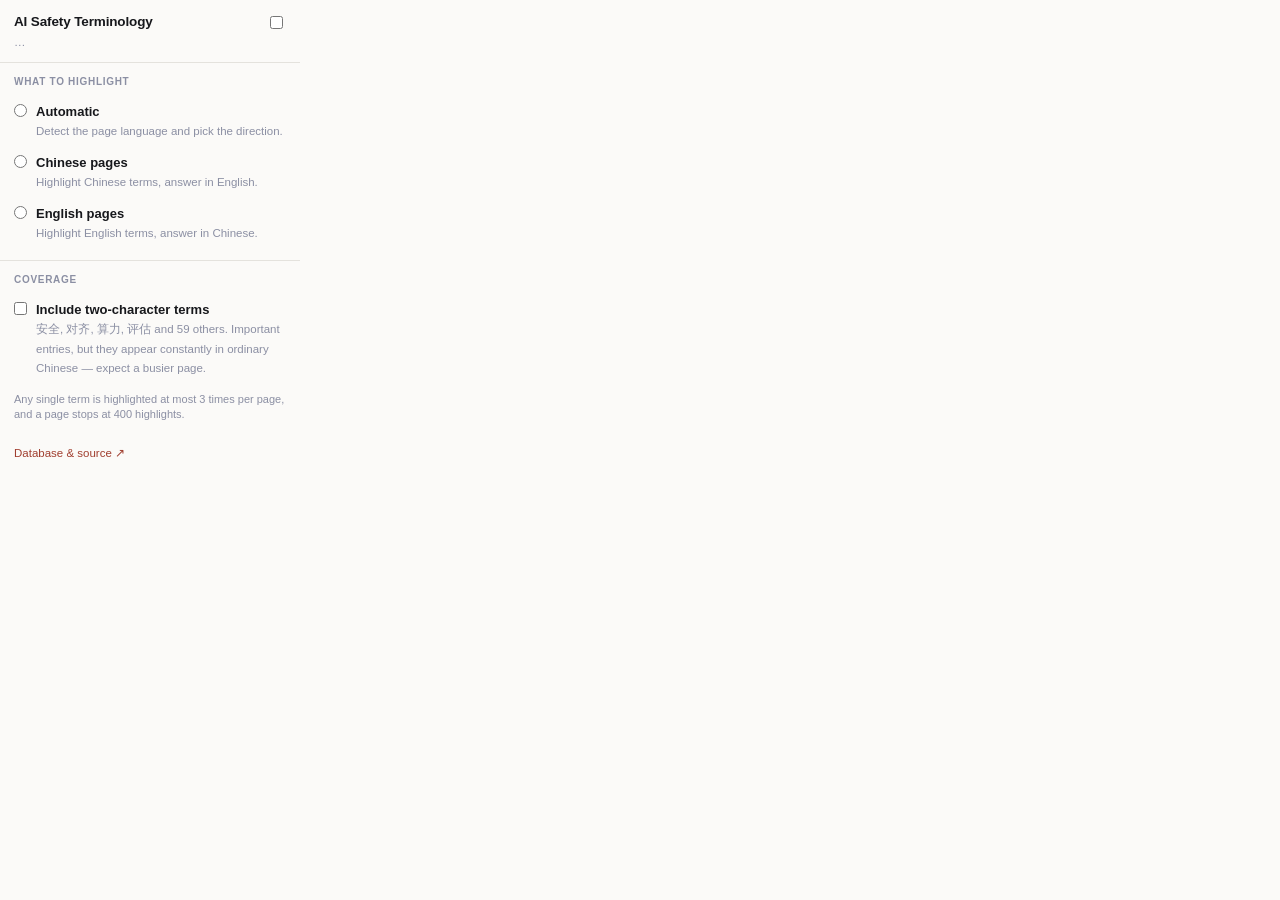
==== extension/popup.html @ 8a3ebb0d "Add Chrome extension: highlight terms in place, card on hover MV3 extension bundling the database. U" ====
<!doctype html>
<html lang="en">
<head>
<meta charset="utf-8">
<style>
  :root {
    --bg: #fbfaf8; --ink: #17181c; --ink-2: #55596a; --ink-3: #8b8fa3;
    --line: #e4e2dd; --accent: #a03e2f; --accent-soft: #f6ece9;
  }
  @media (prefers-color-scheme: dark) {
    :root { --bg: #191a1e; --ink: #eceaea; --ink-2: #a5a8b6; --ink-3: #6e7284;
            --line: #2f313a; --accent: #e08b78; --accent-soft: #2a1f1c; }
  }
  * { box-sizing: border-box; }
  body {
    margin: 0; width: 300px; background: var(--bg); color: var(--ink);
    font: 13px/1.5 -apple-system, BlinkMacSystemFont, "Segoe UI", Roboto, sans-serif;
  }
  header { padding: 12px 14px 10px; border-bottom: 1px solid var(--line); }
  h1 { margin: 0; font-size: 13.5px; font-weight: 650; letter-spacing: -0.01em; }
  .status { font-size: 11.5px; color: var(--ink-3); margin-top: 2px; }
  section { padding: 11px 14px; border-bottom: 1px solid var(--line); }
  section:last-of-type { border-bottom: none; }
  .lbl { font-size: 10px; text-transform: uppercase; letter-spacing: .07em;
         color: var(--ink-3); font-weight: 650; margin-bottom: 7px; }
  label.opt {
    display: flex; gap: 9px; align-items: flex-start; padding: 6px 8px; margin: 0 -8px;
    border-radius: 6px; cursor: pointer;
  }
  label.opt:hover { background: var(--accent-soft); }
  label.opt input { margin: 2px 0 0; accent-color: var(--accent); flex: none; }
  .opt .t { font-weight: 550; }
  .opt .d { font-size: 11.5px; color: var(--ink-3); line-height: 1.35; }
  .row { display: flex; align-items: center; justify-content: space-between; gap: 10px; }
  .sw { display: flex; align-items: center; gap: 8px; cursor: pointer; }
  .note { font-size: 11px; color: var(--ink-3); margin-top: 8px; line-height: 1.4; }
  footer { padding: 10px 14px 12px; }
  a { color: var(--accent); text-decoration: none; font-size: 11.5px; }
  a:hover { text-decoration: underline; }
  .pdf { background: var(--accent-soft); border-radius: 6px; padding: 8px 10px;
         font-size: 11.5px; color: var(--ink-2); margin-top: 8px; display: none; }
</style>
</head>
<body>

<header>
  <div class="row">
    <h1>AI Safety Terminology</h1>
    <label class="sw"><input type="checkbox" id="enabled"></label>
  </div>
  <div class="status" id="status">…</div>
</header>

<section>
  <div class="lbl">What to highlight</div>
  <label class="opt">
    <input type="radio" name="mode" value="auto">
    <span><span class="t">Automatic</span><br><span class="d">Detect the page language and pick the direction.</span></span>
  </label>
  <label class="opt">
    <input type="radio" name="mode" value="zh">
    <span><span class="t">Chinese pages</span><br><span class="d">Highlight Chinese terms, answer in English.</span></span>
  </label>
  <label class="opt">
    <input type="radio" name="mode" value="en">
    <span><span class="t">English pages</span><br><span class="d">Highlight English terms, answer in Chinese.</span></span>
  </label>
  <div class="pdf" id="pdf">This looks like Chrome's built-in PDF viewer. Extensions can't
    reach text inside it, so nothing will be highlighted here. See the README for why.</div>
</section>

<section>
  <div class="lbl">Coverage</div>
  <label class="opt">
    <input type="checkbox" id="includeShort">
    <span><span class="t">Include two-character terms</span><br>
    <span class="d">安全, 对齐, 算力, 评估 and 59 others. Important entries, but they appear
    constantly in ordinary Chinese — expect a busier page.</span></span>
  </label>
  <div class="note">Any single term is highlighted at most 3 times per page, and a page
    stops at 400 highlights.</div>
</section>

<footer>
  <a href="https://github.com/YixiongHao/chinese-ais-vocab" target="_blank" rel="noopener">Database & source ↗</a>
</footer>

<script src="popup.js"></script>
</body>
</html>
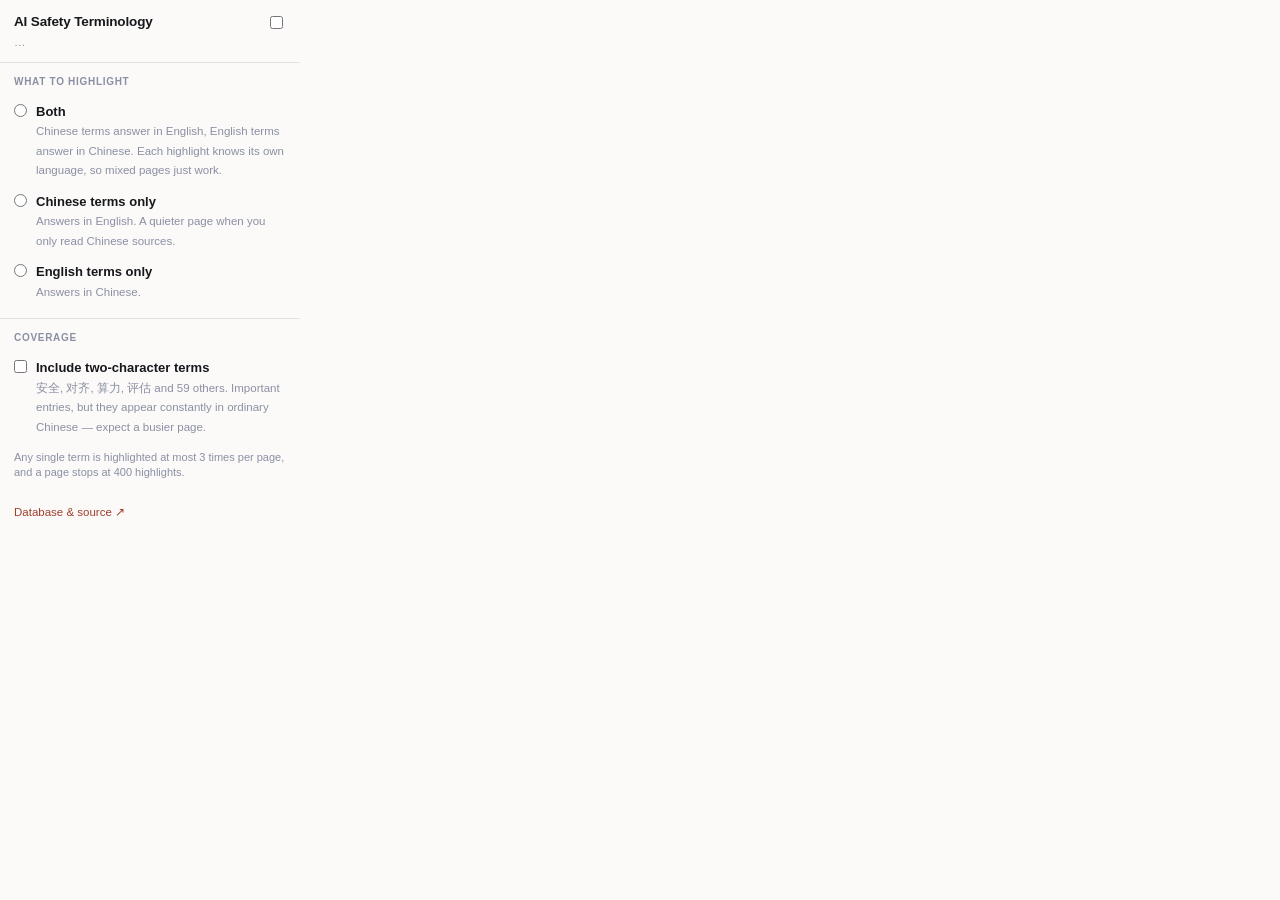
==== commit 557c3a36: "Drop page-language detection; direction is per match A matched string already carries its own script" ====
--- a/extension/popup.html
+++ b/extension/popup.html
@@ -55,15 +55,16 @@
   <div class="lbl">What to highlight</div>
   <label class="opt">
     <input type="radio" name="mode" value="auto">
-    <span><span class="t">Automatic</span><br><span class="d">Detect the page language and pick the direction.</span></span>
+    <span><span class="t">Both</span><br><span class="d">Chinese terms answer in English, English terms answer in Chinese.
+    Each highlight knows its own language, so mixed pages just work.</span></span>
   </label>
   <label class="opt">
     <input type="radio" name="mode" value="zh">
-    <span><span class="t">Chinese pages</span><br><span class="d">Highlight Chinese terms, answer in English.</span></span>
+    <span><span class="t">Chinese terms only</span><br><span class="d">Answers in English. A quieter page when you only read Chinese sources.</span></span>
   </label>
   <label class="opt">
     <input type="radio" name="mode" value="en">
-    <span><span class="t">English pages</span><br><span class="d">Highlight English terms, answer in Chinese.</span></span>
+    <span><span class="t">English terms only</span><br><span class="d">Answers in Chinese.</span></span>
   </label>
   <div class="pdf" id="pdf">This looks like Chrome's built-in PDF viewer. Extensions can't
     reach text inside it, so nothing will be highlighted here. See the README for why.</div>
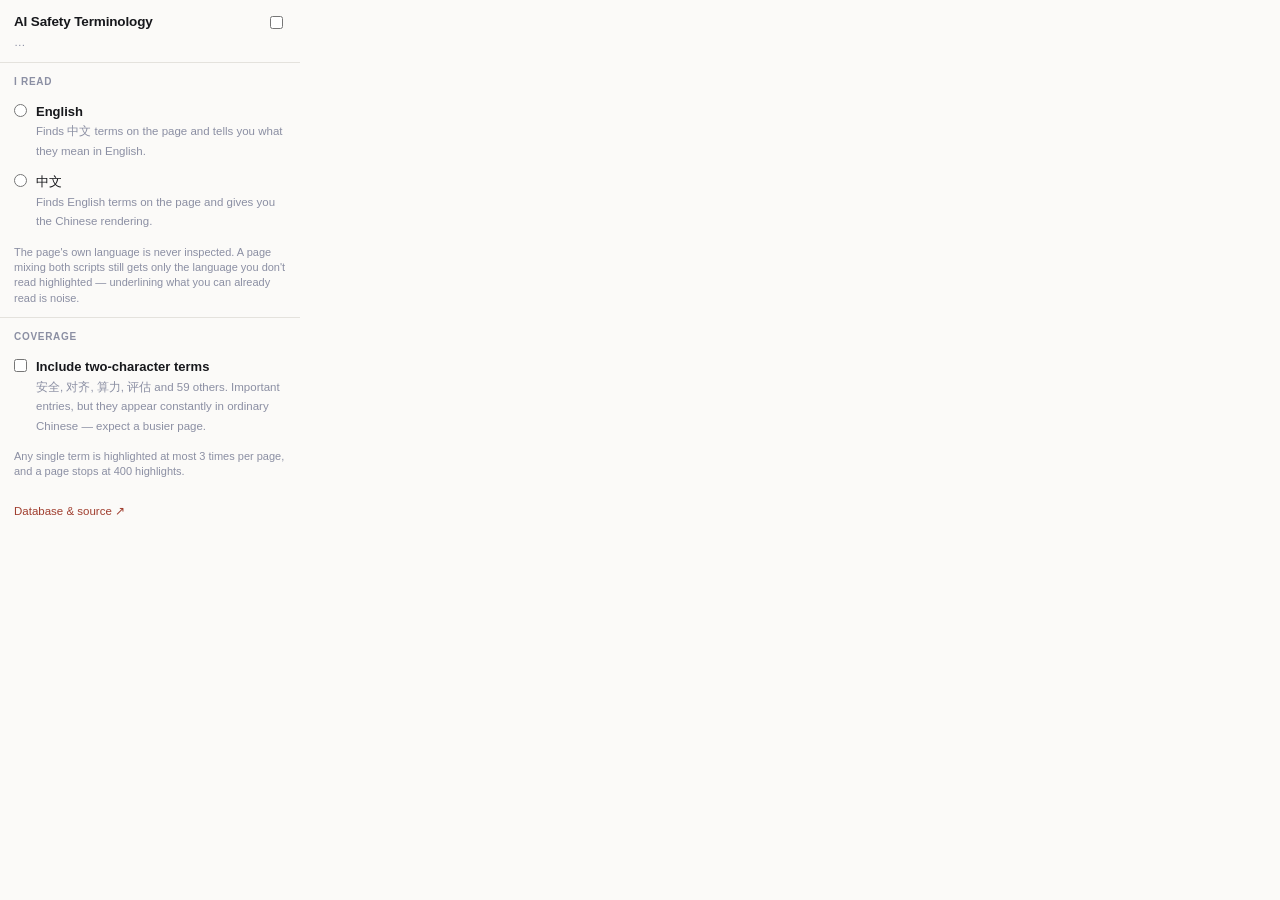
==== commit 357fbc50: "Mode is the reader's language, not the page's The mode now means the language you read, and it selec" ====
--- a/extension/popup.html
+++ b/extension/popup.html
@@ -1,4 +1,4 @@
-<!doctype html>
+﻿<!doctype html>
 <html lang="en">
 <head>
 <meta charset="utf-8">
@@ -37,6 +37,7 @@
   footer { padding: 10px 14px 12px; }
   a { color: var(--accent); text-decoration: none; font-size: 11.5px; }
   a:hover { text-decoration: underline; }
+  .cjk { font-family: "Source Han Sans SC","Noto Sans SC","PingFang SC","Microsoft YaHei",sans-serif; }
   .pdf { background: var(--accent-soft); border-radius: 6px; padding: 8px 10px;
          font-size: 11.5px; color: var(--ink-2); margin-top: 8px; display: none; }
 </style>
@@ -52,20 +53,20 @@
 </header>
 
 <section>
-  <div class="lbl">What to highlight</div>
+  <div class="lbl">I read</div>
   <label class="opt">
-    <input type="radio" name="mode" value="auto">
-    <span><span class="t">Both</span><br><span class="d">Chinese terms answer in English, English terms answer in Chinese.
-    Each highlight knows its own language, so mixed pages just work.</span></span>
+    <input type="radio" name="mode" value="en">
+    <span><span class="t">English</span><br><span class="d">Finds <span class="cjk">中文</span> terms
+    on the page and tells you what they mean in English.</span></span>
   </label>
   <label class="opt">
     <input type="radio" name="mode" value="zh">
-    <span><span class="t">Chinese terms only</span><br><span class="d">Answers in English. A quieter page when you only read Chinese sources.</span></span>
+    <span><span class="t">中文</span><br><span class="d">Finds English terms on the page and
+    gives you the Chinese rendering.</span></span>
   </label>
-  <label class="opt">
-    <input type="radio" name="mode" value="en">
-    <span><span class="t">English terms only</span><br><span class="d">Answers in Chinese.</span></span>
-  </label>
+  <div class="note">The page's own language is never inspected. A page mixing both scripts
+    still gets only the language you don't read highlighted — underlining what you can
+    already read is noise.</div>
   <div class="pdf" id="pdf">This looks like Chrome's built-in PDF viewer. Extensions can't
     reach text inside it, so nothing will be highlighted here. See the README for why.</div>
 </section>
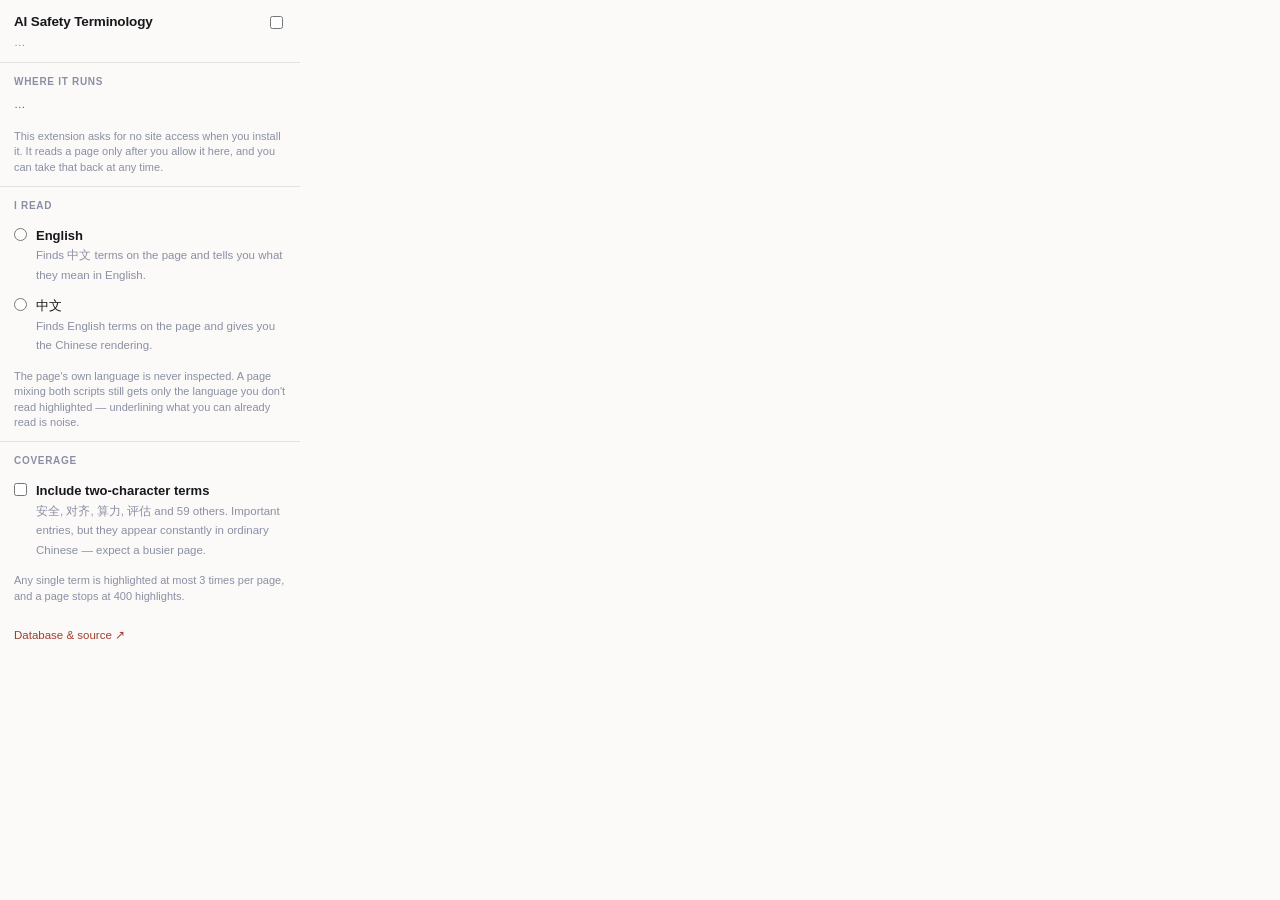
==== commit 8581d9d6: "Make site access opt-in instead of granted at install The extension declared a static content_script" ====
--- a/extension/popup.html
+++ b/extension/popup.html
@@ -40,6 +40,17 @@
   .cjk { font-family: "Source Han Sans SC","Noto Sans SC","PingFang SC","Microsoft YaHei",sans-serif; }
   .pdf { background: var(--accent-soft); border-radius: 6px; padding: 8px 10px;
          font-size: 11.5px; color: var(--ink-2); margin-top: 8px; display: none; }
+  .btns { display: flex; flex-wrap: wrap; gap: 6px; margin-top: 8px; }
+  button {
+    font: inherit; font-size: 11.5px; font-weight: 550; cursor: pointer;
+    padding: 5px 10px; border-radius: 6px; border: 1px solid var(--line);
+    background: transparent; color: var(--ink); display: none;
+  }
+  button:hover { background: var(--accent-soft); }
+  button.primary { background: var(--accent); border-color: var(--accent); color: #fff; }
+  button.primary:hover { filter: brightness(1.08); }
+  #accessState { font-size: 11.5px; color: var(--ink-2); }
+  #accessState b { font-weight: 650; color: var(--ink); }
 </style>
 </head>
 <body>
@@ -51,6 +62,19 @@
   </div>
   <div class="status" id="status">…</div>
 </header>
+
+<section>
+  <div class="lbl">Where it runs</div>
+  <div id="accessState">…</div>
+  <div class="btns">
+    <button id="grantSite">Enable on this site</button>
+    <button id="grantAll" class="primary">Enable on all sites</button>
+    <button id="revokeSite">Turn off for this site</button>
+    <button id="revokeAll">Turn off everywhere</button>
+  </div>
+  <div class="note">This extension asks for no site access when you install it. It reads a
+    page only after you allow it here, and you can take that back at any time.</div>
+</section>
 
 <section>
   <div class="lbl">I read</div>
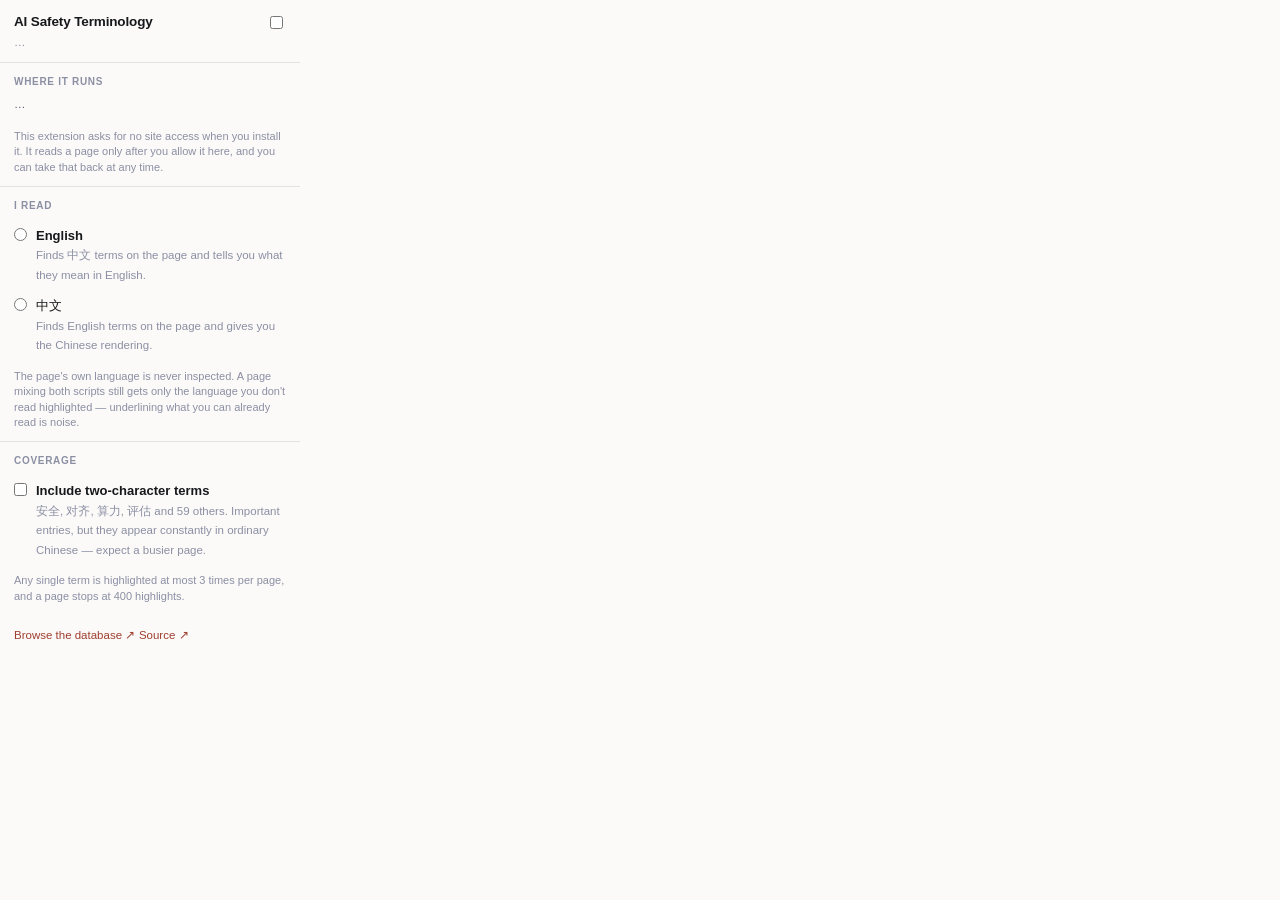
==== commit 694b872e: "Rebuild the site as light-only, and publish it to Pages Interface ---------  One palette, always lig" ====
--- a/extension/popup.html
+++ b/extension/popup.html
@@ -108,7 +108,8 @@
 </section>
 
 <footer>
-  <a href="https://github.com/YixiongHao/chinese-ais-vocab" target="_blank" rel="noopener">Database & source ↗</a>
+  <a href="https://yixiong.dev/ais-vocab-cn/" target="_blank" rel="noopener">Browse the database ↗</a>
+  <a href="https://github.com/YixiongHao/ais-vocab-cn" target="_blank" rel="noopener">Source ↗</a>
 </footer>
 
 <script src="popup.js"></script>
